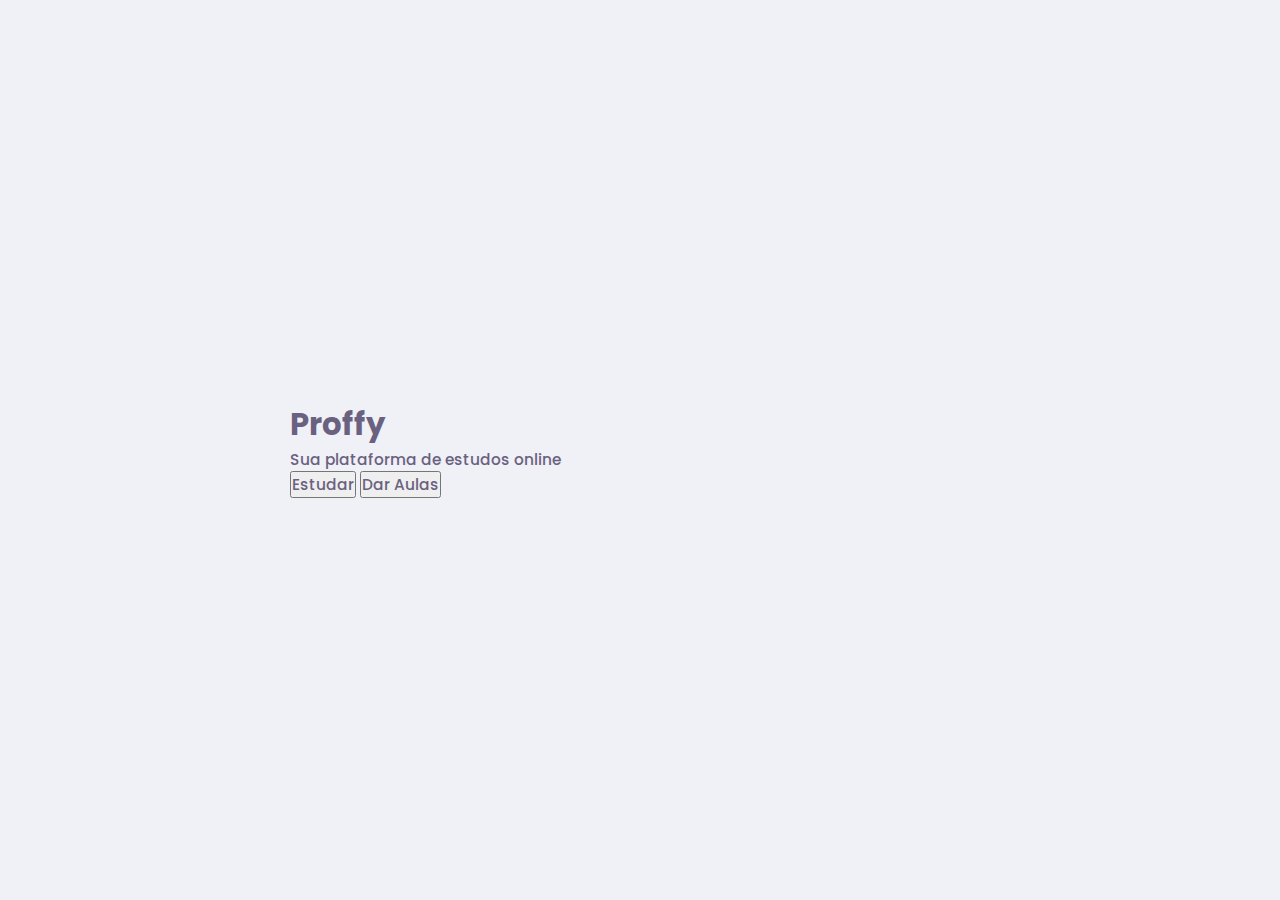
==== index.html @ b8743bcf "Dia 1" ====
<!DOCTYPE html>
<html lang="pt_br">

<head>
    <meta charset="UTF-8">
    <meta name="viewport" content="width=device-width, initial-scale=1.0">
    <title>Proffy | Sua plataforma de estudos online</title>

    <link rel="stylesheet" href="style.css">

    <link
        href="https://fonts.googleapis.com/css2?family=Archivo:wght@400;700&amp;family=Poppins:wght@400;600&amp;display=swap"
        rel="stylesheet">
</head>

<body id="page-landing">

    <div id="container">
        <h1>Proffy</h1>

        <p>Sua plataforma de estudos online</p>

        <button>Estudar</button>
        <button>Dar Aulas</button>

    </div>

</body>

</html>
---- style.css ----
:root {
    --color-background: #F0F0F7;
    --color-primary-lighter: #9871F5;
    --color-primary-light: #916BEA;
    --color-primary: #8257E5;
    --color-primary-dark: #774DD6;
    --color-primary-darker: #6842c2;
    --color-secondary: #04D361;
    --color-secondary-dark: #04BF58;
    --color-title-in-primary: #FFFFFF;
    --color-text-in-primary: #D4C2FF;
    --color-text-title: #32264D;
    --color-text-complement: #9C98A6;
    --color-text-base: #6A6180;
    --color-line-in-white: #E6E6F0;
    --color-input-background: #F8F8FC;
    --color-button-text: #FFFFFF;
    --color-box-base: #FFFFFF;
    --color-box-footer: #FAFAFC;
    --color-small-info: #C1BCCC;

    /* tamanho da fonte padrão: 16px - 100% - 1rem */
    font-size: 60%; /* controle das medidas rem */
}

* {
    margin: 0;
    padding: 0;
    box-sizing: border-box;
}

html,
body {
    height: 100vh;
}

body {
    background: var(--color-background);
    display: flex;
    align-items: center;
    justify-content: center;
}

body,
input,
button,
textarea {
    /* font: 500 1.6rem Poppins; */
    font-weight: 500;
    font-family: Poppins;
    font-size: 1.6rem;
    color: var(--color-text-base);
}

#container {
    width: 90vw;
    max-width: 700px;
}
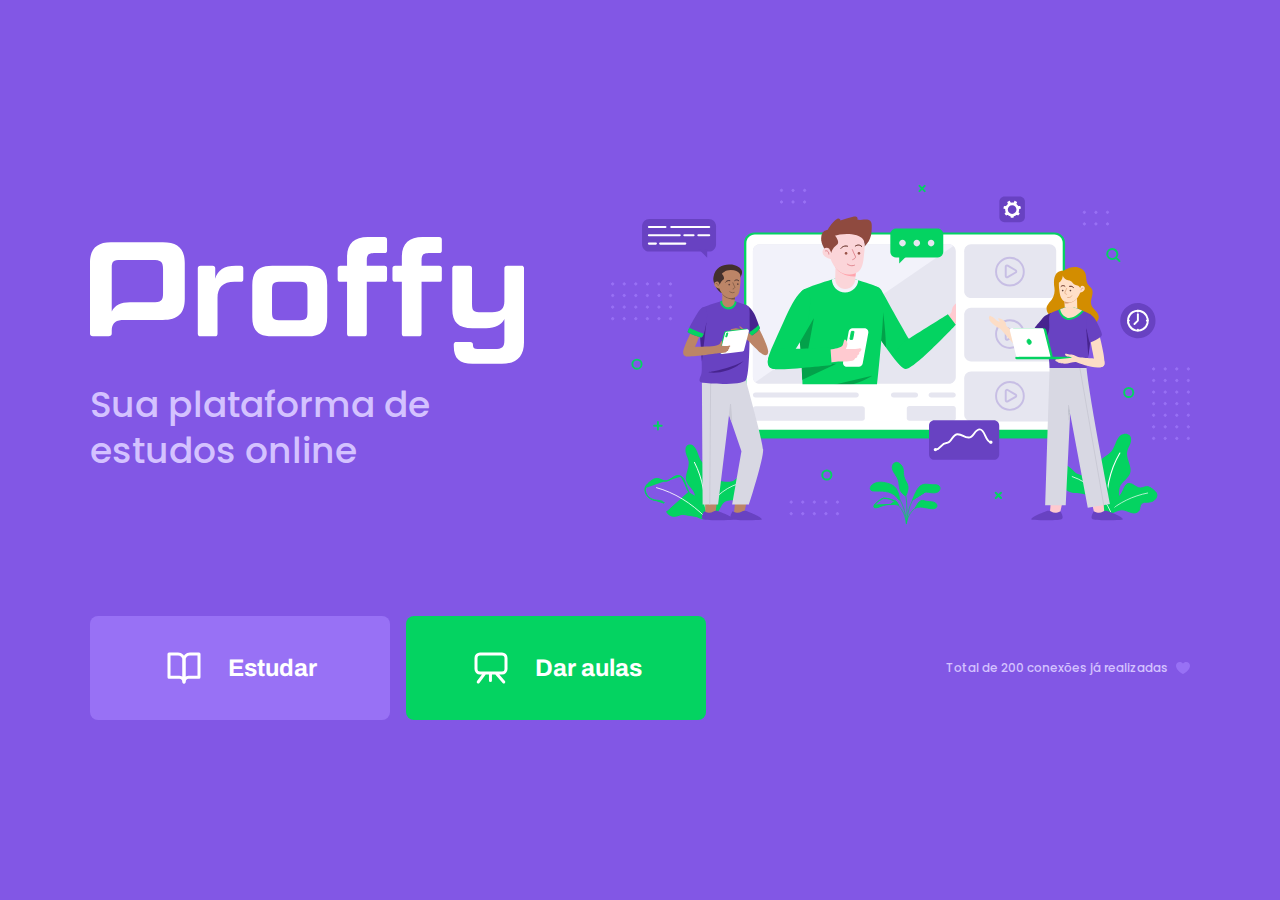
==== commit 84e711d8: "Dia 2" ====
--- a/index.html
+++ b/index.html
@@ -6,22 +6,40 @@
     <meta name="viewport" content="width=device-width, initial-scale=1.0">
     <title>Proffy | Sua plataforma de estudos online</title>
 
-    <link rel="stylesheet" href="style.css">
+    <link rel="stylesheet" href="/styles/main.css">
+    <link rel="stylesheet" href="/styles/partials/page-landing.css">
 
     <link
-        href="https://fonts.googleapis.com/css2?family=Archivo:wght@400;700&amp;family=Poppins:wght@400;600&amp;display=swap"
-        rel="stylesheet">
+        href="https://fonts.googleapis.com/css2?family=Archivo:wght@400;700&amp;family=Poppins:wght@400;600&amp;display=swap" rel="stylesheet">
 </head>
 
 <body id="page-landing">
 
     <div id="container">
-        <h1>Proffy</h1>
+        <div class="logo-container">
+            <img src="/images/logo.svg" alt="Proffy">
 
-        <p>Sua plataforma de estudos online</p>
+            <h2>Sua plataforma de estudos online</h2>
+        </div>
 
-        <button>Estudar</button>
-        <button>Dar Aulas</button>
+        <img src="/images/landing.svg" alt="Plataforma de Estudos" class="hero-image">
+
+        <div class="buttons-container">
+            <a href="/study.html" class="study">
+                <img src="/images/icons/study.svg" alt="Estudar">
+                Estudar
+            </a>
+
+            <a href="/give-classes.html" class="give-classes">
+                <img src="/images/icons/give-classes.svg" alt="Dar aulas">
+                Dar aulas
+            </a>
+        </div>
+
+        <p class="total-connections">
+            Total de 200 conexões já realizadas
+            <img src="/images/icons/purple-heart.svg" alt="Coração roxo">
+        </p>
 
     </div>
 
--- a/styles/main.css
+++ b/styles/main.css
@@ -0,0 +1,65 @@
+:root {
+    --color-background: #F0F0F7;
+    --color-primary-lighter: #9871F5;
+    --color-primary-light: #916BEA;
+    --color-primary: #8257E5;
+    --color-primary-dark: #774DD6;
+    --color-primary-darker: #6842c2;
+    --color-secondary: #04D361;
+    --color-secondary-dark: #04BF58;
+    --color-title-in-primary: #FFFFFF;
+    --color-text-in-primary: #D4C2FF;
+    --color-text-title: #32264D;
+    --color-text-complement: #9C98A6;
+    --color-text-base: #6A6180;
+    --color-line-in-white: #E6E6F0;
+    --color-input-background: #F8F8FC;
+    --color-button-text: #FFFFFF;
+    --color-box-base: #FFFFFF;
+    --color-box-footer: #FAFAFC;
+    --color-small-info: #C1BCCC;
+
+    /* tamanho da fonte padrão: 16px - 100% - 1rem */
+    font-size: 60%; /* controle das medidas rem */
+}
+
+* {
+    margin: 0;
+    padding: 0;
+    box-sizing: border-box;
+}
+
+html,
+body {
+    height: 100vh;
+}
+
+body {
+    background: var(--color-background);
+    display: flex;
+    align-items: center;
+    justify-content: center;
+}
+
+body,
+input,
+button,
+textarea {
+    /* font: 500 1.6rem Poppins; */
+    font-weight: 500;
+    font-family: Poppins;
+    font-size: 1.6rem;
+    color: var(--color-text-base);
+}
+
+#container {
+    width: 90vw;
+    max-width: 700px;
+}
+
+@media (min-width: 700px) {
+    :root {
+        font-size: 62.5%;
+    }
+}
+
--- a/styles/partials/page-landing.css
+++ b/styles/partials/page-landing.css
@@ -0,0 +1,135 @@
+#page-landing {
+    background: var(--color-primary);
+}
+
+#page-landing #container {
+    color: var(--color-text-in-primary);
+}
+
+.logo-container img {
+    height: 10rem;
+}
+
+.logo-container {
+    text-align: center;
+    margin-bottom: 3.2rem;
+    line-height: 4.6rem;
+    margin-top: 0.8rem;
+}
+
+.logo-container h2 {
+    font-weight: 500;
+    font-size: 3.6rem;    
+}
+
+.hero-image {
+    width: 100%;
+}
+
+.buttons-container {
+    display: flex;
+    justify-content: center;
+    margin: 3.2rem 0;
+}
+
+.buttons-container a {
+    width: 30rem;
+    height: 10.4rem;
+
+    border-radius: 0.8rem;
+    margin-right: 1.6rem;
+
+    font: 700 2.4rem Archivo;
+
+    display: flex;
+    align-items: center;
+    justify-content: center;
+
+    text-decoration: none;
+
+    transition: background 0.2s;
+
+    color: var(--color-button-text);
+}
+
+.buttons-container a img {
+    width: 4rem;
+    margin-right: 2.4rem;
+}
+
+.buttons-container a.study {
+    background: var(--color-primary-lighter);
+}
+
+.buttons-container a.study:hover {
+    background: var(--color-primary-light);
+}
+
+.buttons-container a.give-classes {
+    background: var(--color-secondary);
+    margin-right: 0;
+}
+
+.buttons-container a.give-classes:hover {
+    background: var(--color-secondary-dark);
+}
+
+.total-connections {
+    font-size: 1.8rem;
+
+    display: flex;
+    align-items: center;
+    justify-content: center;
+}
+
+.total-connections img {
+    margin-left: 0.8rem;
+}
+
+@media (max-width: 699px) {
+    :root {
+        font-size: 40%;
+    }
+}
+
+@media (min-width: 1100px) {
+    #page-landing #container {
+        max-width: 1100px;
+        display: grid;
+        grid-template-columns: 2fr 1fr 2fr;
+        grid-template-rows: 350px 1fr;
+        grid-template-areas: 
+        "proffy image image"
+        "button button texting";
+        column-gap: 87px;
+        row-gap: 86px;
+    }
+
+    .logo-container {
+        grid-area: proffy;
+        text-align: initial;
+        align-self: center;
+        margin: 0;
+    }
+
+    .logo-container img {
+        height: 127px;
+    }
+
+    .hero-image {
+        grid-area: image;
+        height: 350px;
+    }
+
+    .buttons-container {
+        grid-area: button;
+        justify-content: flex-start;
+        margin: 0;
+    }
+
+    .total-connections {
+        grid-area: texting;
+        justify-self: end;
+        font-size: 1.2rem;
+    }
+}